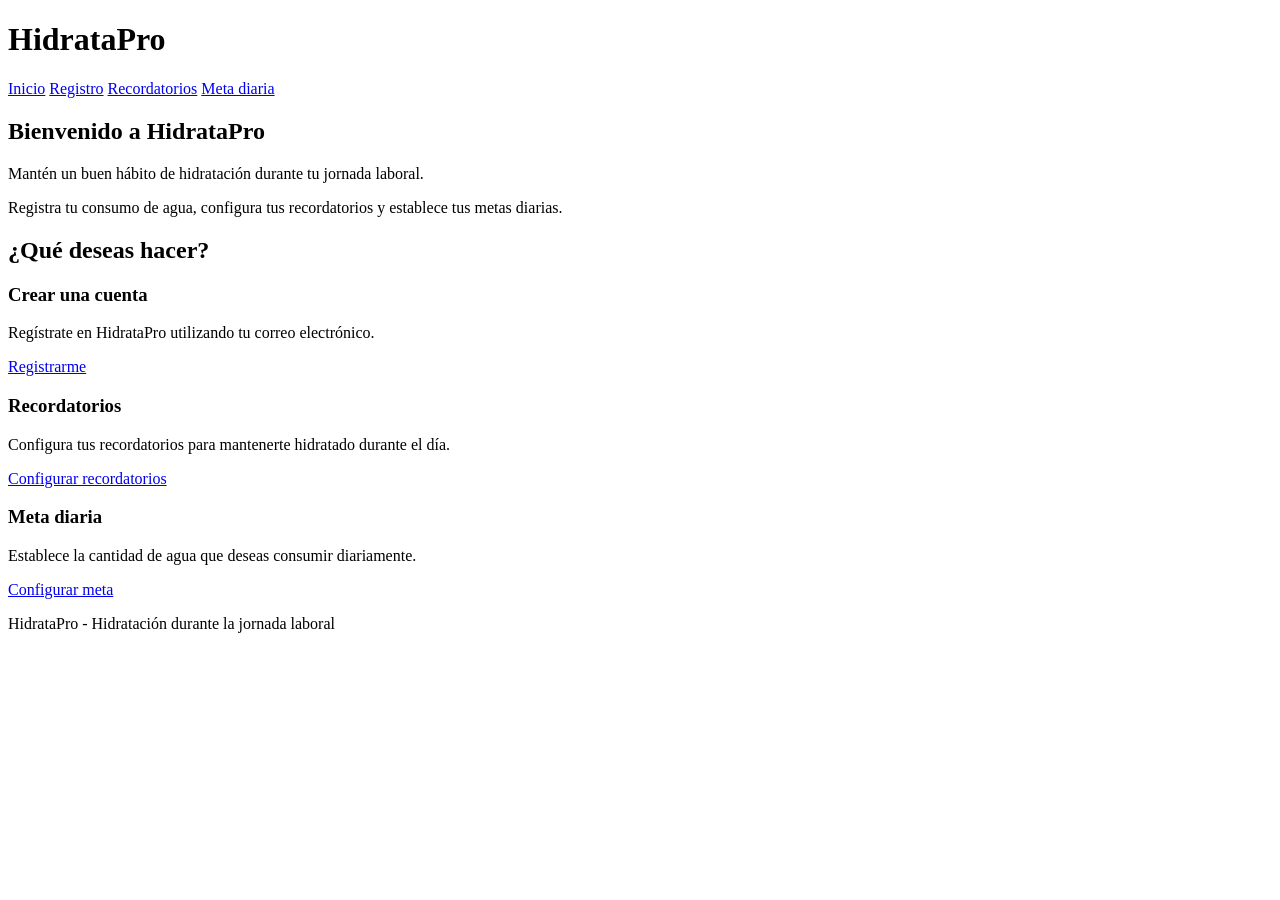
==== index.html @ 6f117edc "se agrego el cuerpo de pagina de la pagina principal que estaba como pendiente" ====
<!DOCTYPE html>
<html lang="es">
<head>
    <meta charset="UTF-8">
    <meta name="viewport" content="width=device-width, initial-scale=1.0">
    <title>HidrataPro</title>
    <link rel="stylesheet" href="estilos/estiloprincipal.css">
</head>
<body>
    <header>
        <h1>HidrataPro</h1>
        <nav>
            <a href="index.html">Inicio</a>
            <a href="Historias_usuario/registro.html">Registro</a>
            <a href="Historias_usuario/HU-04.html">Recordatorios</a>
            <a href="Historias_usuario/HU-05.html">Meta diaria</a>
        </nav>
    </header>
    <main>
        <section class="bienvenida">
            <h2>Bienvenido a HidrataPro</h2>
            <p>
                Mantén un buen hábito de hidratación durante
                tu jornada laboral.
            </p>
            <p>
                Registra tu consumo de agua, configura tus
                recordatorios y establece tus metas diarias.
            </p>
        </section>
        <section class="opciones">
            <h2>¿Qué deseas hacer?</h2>
            <article class="tarjeta">
                <h3>Crear una cuenta</h3>
                <p>
                    Regístrate en HidrataPro utilizando
                    tu correo electrónico.
                </p>
                <a href="Historias_usuario/registro.html">
                    Registrarme
                </a>
            </article>
            <article class="tarjeta">
                <h3>Recordatorios</h3>
                <p>
                    Configura tus recordatorios para
                    mantenerte hidratado durante el día.
                </p>
                <a href="Historias_usuario/HU-04.html">
                    Configurar recordatorios
                </a>
            </article>
            <article class="tarjeta">
                <h3>Meta diaria</h3>
                <p>
                    Establece la cantidad de agua que
                    deseas consumir diariamente.
                </p>
                <a href="Historias_usuario/HU-05.html">
                    Configurar meta
                </a>
            </article>
        </section>
    </main>
    <footer>
        <p>
            HidrataPro - Hidratación durante la jornada laboral
        </p>
    </footer>
</body>
</html>
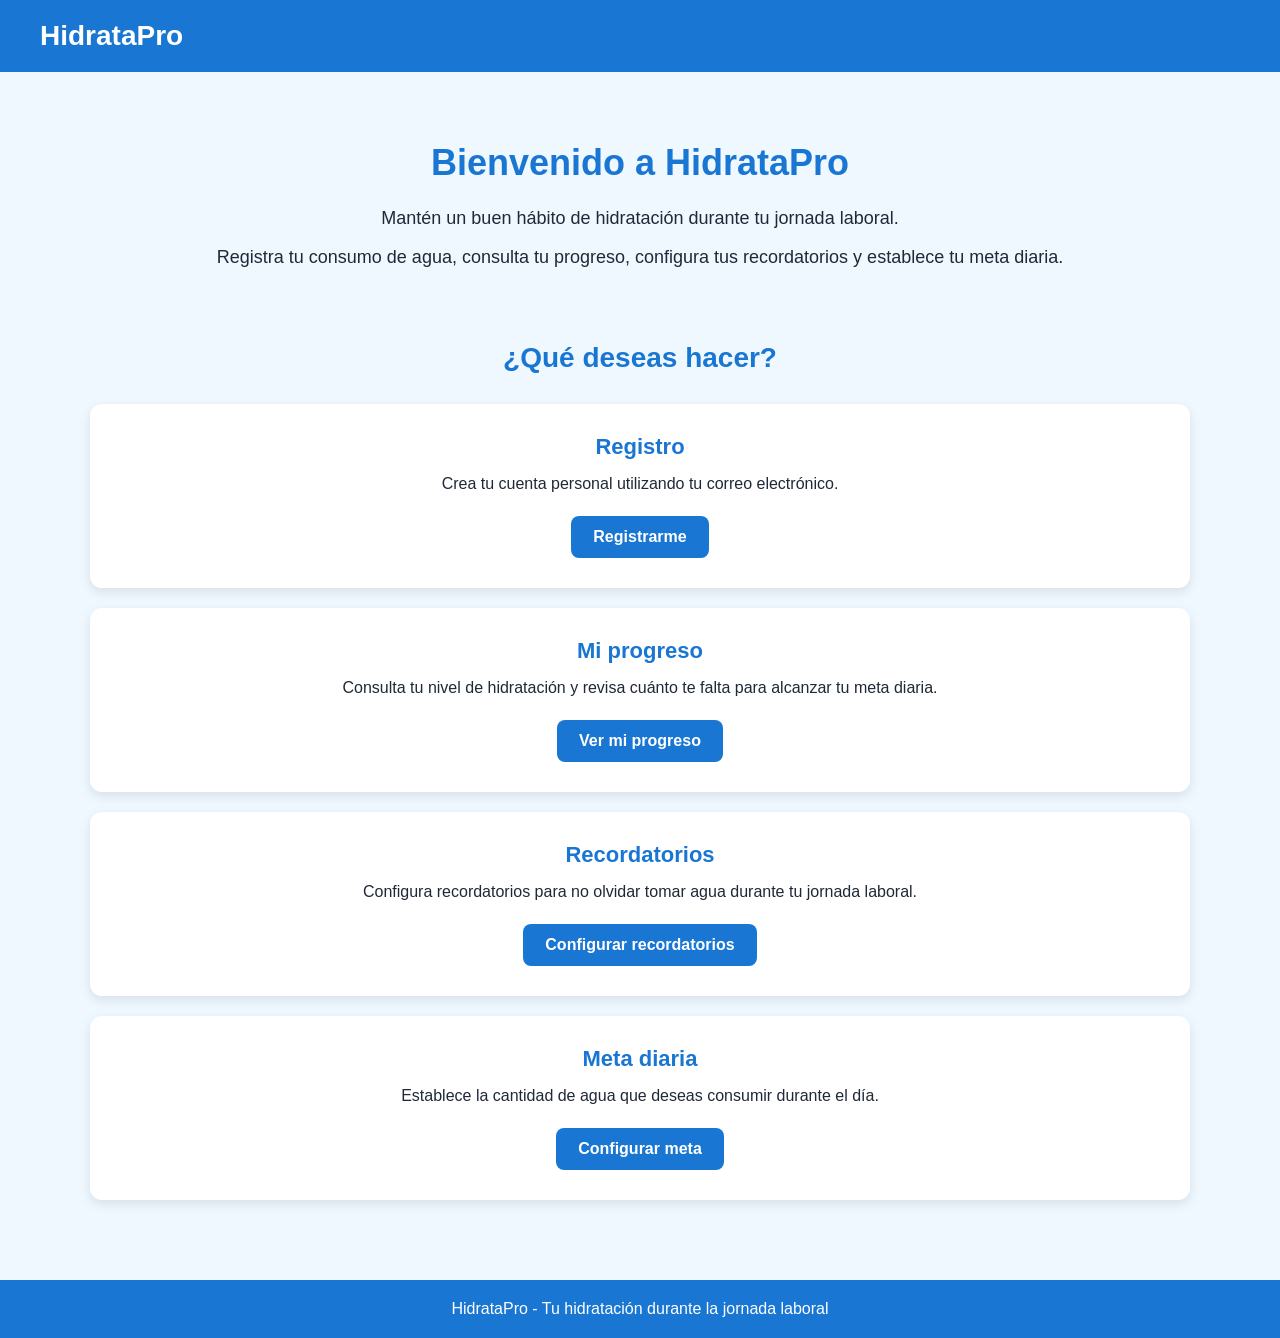
==== commit 722a5be1: "se construyo un estilo para la pagina principal y se realizaron algunos ajustes del cuerpo de la pag" ====
--- a/index.html
+++ b/index.html
@@ -9,12 +9,6 @@
 <body>
     <header>
         <h1>HidrataPro</h1>
-        <nav>
-            <a href="index.html">Inicio</a>
-            <a href="Historias_usuario/registro.html">Registro</a>
-            <a href="Historias_usuario/HU-04.html">Recordatorios</a>
-            <a href="Historias_usuario/HU-05.html">Meta diaria</a>
-        </nav>
     </header>
     <main>
         <section class="bienvenida">
@@ -24,16 +18,16 @@
                 tu jornada laboral.
             </p>
             <p>
-                Registra tu consumo de agua, configura tus
-                recordatorios y establece tus metas diarias.
+                Registra tu consumo de agua, consulta tu progreso,
+                configura tus recordatorios y establece tu meta diaria.
             </p>
         </section>
         <section class="opciones">
             <h2>¿Qué deseas hacer?</h2>
             <article class="tarjeta">
-                <h3>Crear una cuenta</h3>
+                <h3>Registro</h3>
                 <p>
-                    Regístrate en HidrataPro utilizando
+                    Crea tu cuenta personal utilizando
                     tu correo electrónico.
                 </p>
                 <a href="Historias_usuario/registro.html">
@@ -41,10 +35,20 @@
                 </a>
             </article>
             <article class="tarjeta">
+                <h3>Mi progreso</h3>
+                <p>
+                    Consulta tu nivel de hidratación y revisa
+                    cuánto te falta para alcanzar tu meta diaria.
+                </p>
+                <a href="Historias_usuario/hu03-progreso.html">
+                    Ver mi progreso
+                </a>
+            </article>
+            <article class="tarjeta">
                 <h3>Recordatorios</h3>
                 <p>
-                    Configura tus recordatorios para
-                    mantenerte hidratado durante el día.
+                    Configura recordatorios para no olvidar
+                    tomar agua durante tu jornada laboral.
                 </p>
                 <a href="Historias_usuario/HU-04.html">
                     Configurar recordatorios
@@ -53,8 +57,8 @@
             <article class="tarjeta">
                 <h3>Meta diaria</h3>
                 <p>
-                    Establece la cantidad de agua que
-                    deseas consumir diariamente.
+                    Establece la cantidad de agua que deseas
+                    consumir durante el día.
                 </p>
                 <a href="Historias_usuario/HU-05.html">
                     Configurar meta
@@ -64,7 +68,7 @@
     </main>
     <footer>
         <p>
-            HidrataPro - Hidratación durante la jornada laboral
+            HidrataPro - Tu hidratación durante la jornada laboral
         </p>
     </footer>
 </body>
--- a/estilos/estiloprincipal.css
+++ b/estilos/estiloprincipal.css
@@ -0,0 +1,149 @@
+* {
+    margin: 0;
+    padding: 0;
+    box-sizing: border-box;
+}
+
+body {
+    font-family: Arial, sans-serif;
+    background-color: #f0f8ff;
+    color: #1f2937;
+    min-height: 100vh;
+    display: flex;
+    flex-direction: column;
+}
+
+header {
+    background-color: #1976d2;
+    color: white;
+    padding: 20px 40px;
+    display: flex;
+    justify-content: space-between;
+    align-items: center;
+}
+
+header h1 {
+    font-size: 28px;
+}
+
+nav {
+    display: flex;
+    gap: 20px;
+}
+
+nav a {
+    color: white;
+    text-decoration: none;
+    font-weight: bold;
+}
+
+nav a:hover {
+    text-decoration: underline;
+}
+
+main {
+    width: 90%;
+    max-width: 1100px;
+    margin: 0 auto;
+    flex: 1;
+}
+
+.bienvenida {
+    text-align: center;
+    padding: 70px 20px 40px;
+}
+
+.bienvenida h2 {
+    font-size: 36px;
+    color: #1976d2;
+    margin-bottom: 20px;
+}
+
+.bienvenida p {
+    font-size: 18px;
+    line-height: 1.6;
+    margin-bottom: 10px;
+}
+
+.opciones {
+    padding: 20px 0 60px;
+}
+
+.opciones h2 {
+    text-align: center;
+    font-size: 28px;
+    margin-bottom: 30px;
+    color: #1976d2;
+}
+
+.tarjeta {
+    background-color: white;
+    border-radius: 12px;
+    padding: 30px;
+    margin-bottom: 20px;
+    box-shadow: 0 4px 12px rgba(0, 0, 0, 0.1);
+    text-align: center;
+}
+
+.tarjeta h3 {
+    font-size: 22px;
+    margin-bottom: 12px;
+    color: #1976d2;
+}
+
+.tarjeta p {
+    margin-bottom: 20px;
+    line-height: 1.5;
+}
+
+.tarjeta a {
+    display: inline-block;
+    background-color: #1976d2;
+    color: white;
+    text-decoration: none;
+    padding: 12px 22px;
+    border-radius: 8px;
+    font-weight: bold;
+}
+
+.tarjeta a:hover {
+    background-color: #125ca3;
+}
+
+footer {
+    background-color: #1976d2;
+    color: white;
+    text-align: center;
+    padding: 20px;
+    margin-top: auto;
+}
+
+@media (max-width: 768px) {
+    header {
+        flex-direction: column;
+        gap: 15px;
+        padding: 20px;
+    }
+
+    nav {
+        flex-direction: column;
+        align-items: center;
+        gap: 10px;
+    }
+
+    .bienvenida {
+        padding: 45px 10px 30px;
+    }
+
+    .bienvenida h2 {
+        font-size: 28px;
+    }
+
+    .bienvenida p {
+        font-size: 16px;
+    }
+
+    .opciones h2 {
+        font-size: 24px;
+    }
+}
